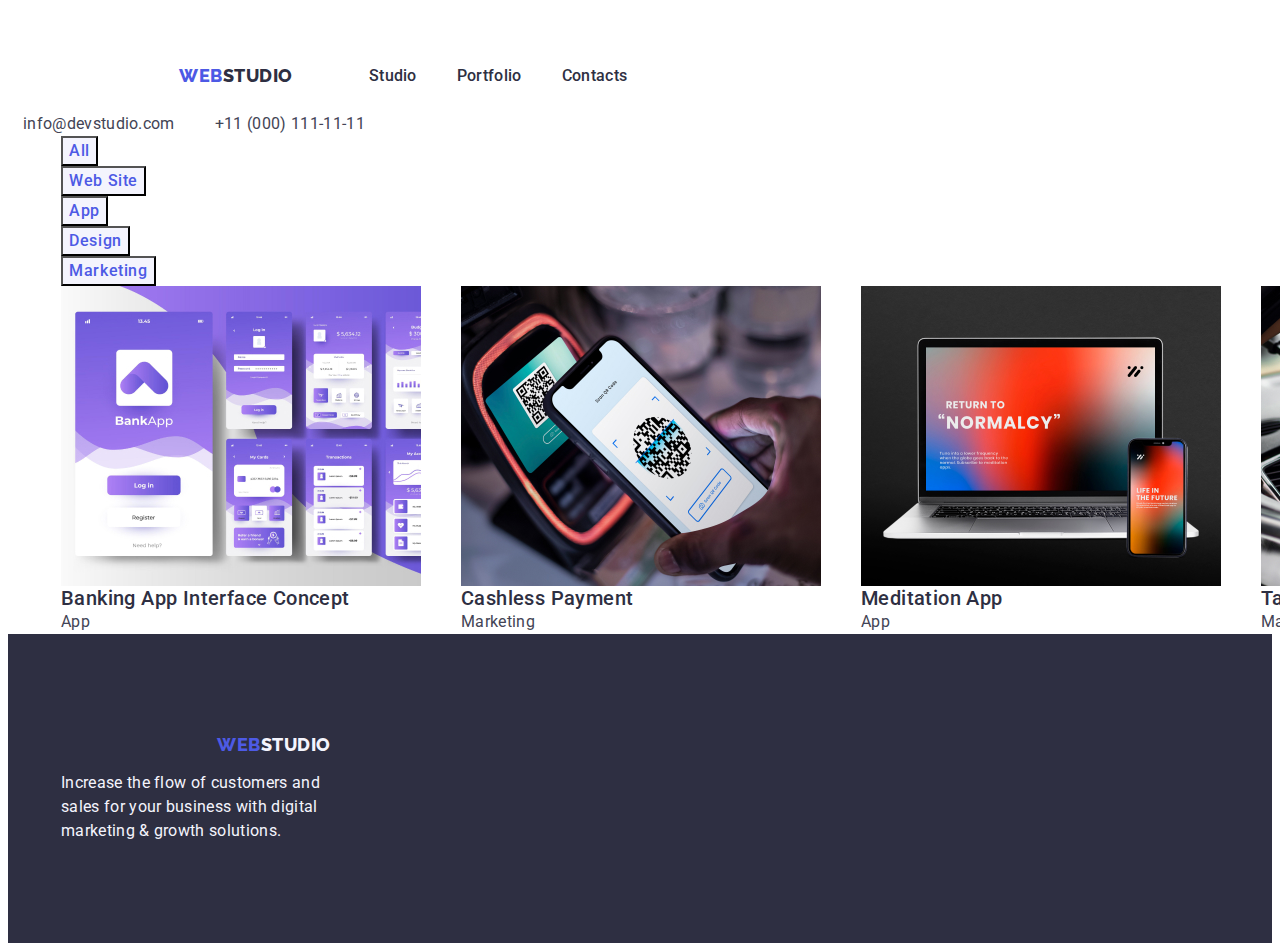
==== portfolio.html @ e92deb2e "Update portfolio.html" ====
<!DOCTYPE html>
<html lang="en">
  <head>
    <meta charset="UTF-8" />
    <meta http-equiv="X-UA-Compatible" content="IE=edge" />
    <meta name="viewport" content="width=device-width, initial-scale=1.0" />
    <title>Portfolio</title>
    <link rel="preconnect" href="https://fonts.googleapis.com" />
    <link rel="preconnect" href="https://fonts.gstatic.com" crossorigin />
    <link
      href="https://fonts.googleapis.com/css2?family=Raleway:wght@800&display=swap"
      rel="stylesheet"
    />
    <link rel="preconnect" href="https://fonts.googleapis.com" />
    <link rel="preconnect" href="https://fonts.gstatic.com" crossorigin />
    <link
      href="https://fonts.googleapis.com/css2?family=Roboto:wght@400;500;700;900&display=swap"
      rel="stylesheet"
    />
    <link
      rel="stylesheet"
      href="https://cdnjs.cloudflare.com/ajax/libs/modern-normalize/2.0.0/modern-normalize.min.css"
      integrity="sha512-4xo8blKMVCiXpTaLzQSLSw3KFOVPWhm/TRtuPVc4WG6kUgjH6J03IBuG7JZPkcWMxJ5huwaBpOpnwYElP/m6wg=="
      crossorigin="anonymous"
      referrerpolicy="no-referrer"
    />
    <link rel="stylesheet" href="./css/styles.css" />
  </head>
  <body>
    <!--Header-->

    <header class="header">
      <div class="container">
        <nav class="header-navigation">
          <a class="logo-web link" href="./index.html"
            >Web<span class="logo-studio link">Studio</span></a
          >
          <ul class="header-list list">
            <li class="header-item">
              <a class="header-link link" href="./index.html">Studio</a>
            </li>
            <li class="header-item">
              <a class="header-link link" href="./portfolio.html">Portfolio</a>
            </li>
            <li class="header-item">
              <a class="header-link link" href="">Contacts</a>
            </li>
          </ul>
        </nav>
        <address class="header-address p-text">
          <ul class="header-address-list list">
            <li>
              <a
                href="mailto:info@devstudio.com"
                class="header-address-link link"
                >info@devstudio.com
              </a>
            </li>
            <li>
              <a
                href="tel:+110001111111"
                class="header-address-link link"
              >
                +11 (000) 111-11-11
              </a>
            </li>
          </ul>
        </address>
      </div>
    </header>
    <main>
      <!--Filters-->
      <section class="link list">
        <div class="container-1">
          <h1 hidden>Sweet-baby</h1>
          <ul class="button-list list">
            <li><button type="button" class="btn">All</button></li>
            <li><button type="button" class="btn">Web Site</button></li>
            <li><button type="button" class="btn">App</button></li>
            <li><button type="button" class="btn">Design</button></li>
            <li><button type="button" class="btn">Marketing</button></li>
          </ul>
          <ul class="header-address-list list">
            <li>
              <a href="" class="link">
                <img src="./images/img9.jpg" alt="bank-app" width="360" />
                <h2 class="portfolio-name">Banking App Interface Concept</h2>
                <p class="portfolio-text p-text">App</p></a
              >
            </li>
            <li>
              <a href="" class="link">
                <img
                  src="./images/img10.jpg"
                  alt="cashless-payment"
                  width="360"
                />
                <h2 class="portfolio-name">Cashless Payment</h2>
                <p class="portfolio-text p-text">Marketing</p></a
              >
            </li>
            <li>
              <a href="" class="link">
                <img
                  src="./images/img11.jpg"
                  alt="meditation-app"
                  width="360"
                />
                <h2 class="portfolio-name">Meditation App</h2>
                <p class="portfolio-text p-text">App</p></a
              >
            </li>
            <li>
              <a href="" class="link">
                <img src="./images/img12.jpg" alt="taxi-service" width="360" />
                <h2 class="portfolio-name">Taxi Service</h2>
                <p class="portfolio-text p-text">Marketing</p></a
              >
            </li>
            <li>
              <a href="" class="link">
                <img
                  src="./images/img13.jpg"
                  alt="screen-illustrations"
                  width="360"
                />
                <h2 class="portfolio-name">Screen Illustrations</h2>
                <p class="portfolio-text p-text">Design</p></a
              >
            </li>
            <li>
              <a href="" class="link">
                <img
                  src="./images/img14.jpg"
                  alt="online-courses"
                  width="360"
                />
                <h2 class="portfolio-name">Online Courses</h2>
                <p class="portfolio-text p-text">Marketing</p></a
              >
            </li>
            <li>
              <a href="" class="link">
                <img
                  src="./images/img15.jpg"
                  alt="instagram-stories"
                  width="360"
                />
                <h2 class="portfolio-name">Instagram Stories Concept</h2>
                <p class="portfolio-text p-text">Design</p></a
              >
            </li>
            <li>
              <a href="" class="link">
                <img src="./images/img16.jpg" alt="organic-food" width="360" />
                <h2 class="portfolio-name">Organic Food</h2>
                <p class="portfolio-text p-text">Web Site</p></a
              >
            </li>
            <li>
              <a href="" class="link">
                <img src="./images/img17.jpg" alt="fresh-coffee" width="360" />
                <h2 class="portfolio-name">Fresh Coffee</h2>
                <p class="portfolio-text p-text">Web Site</p></a
              >
            </li>
          </ul>
        </div>
      </section>
    </main>
    <!-- Footer -->
    <footer class="footer">
      <div class="container-1">
        <a class="logo-web link" href="./index.html"
          >Web<span class="footer-logo-studio">Studio</span></a
        >
        <p class="footer-about p-text">
          Increase the flow of customers and sales for your business with
          digital marketing & growth solutions.
        </p>
      </div>
    </footer>
  </body>
</html>
---- css/styles.css ----
:root {
  --first-title-color: #2e2f42;
  --second-tittle-color: #434455;
  --accent-color: #404bbf;
  --primary-white-color: #ffffff;
}

body {
  font-family: "Roboto", sans-serif;
  color: #434455;
  background-color: #ffffff;
  font-style: normal;
}
p,
h1,
h2,
h3,
h4,
h5,
h6 {
  margin: 0;
}

ul,
ol {
  margin: 0;
  padding: 0;
}

img {
  display: block;
}

.p-text {
  font-size: 16px;
  line-height: 1.5;
  letter-spacing: 0.02em;
}

.list {
  list-style: none;
}

.link {
  text-decoration: none;
}

.container {
  width: 1470px;
  padding-left: 15px;
  padding-right: 15px;
  margin: 0 auto;
}

.container-1 {
  width: 1158px;
  padding-left: 15px;
  padding-right: 15px;
  margin: 0 auto;
}

/**-----------------HEADER-------------*/

.header {
  font-family: "Raleway", sans-serif;
  padding-top: 32px;
}

.header-container {
  display: flex;
  align-items: center;
}

.header-navigation {
  display: flex;
  align-items: center;
  padding: 24px 0 24px 0;
}

.header-list {
  font-weight: 500;
  font-family: "Roboto", sans-serif;
  display: flex;
  align-items: center;
  gap: 40px;
}

.logo-web {
  font-weight: 800;
  font-size: 18px;
  line-height: 1.17;
  letter-spacing: 0.03em;
  text-transform: uppercase;
  color: #4d5ae5;
  text-decoration: none;
  padding-left: 156px;
  margin-right: 76px;
}

.logo-studio {
  font-weight: 800;
  font-size: 18px;
  line-height: 1.17;
  letter-spacing: 0.03em;
  text-decoration: none;
  color: var(--first-title-color);
}

.header-link {
  font-family: "Roboto", sans-serif;
  font-weight: 500;
  font-size: 16px;
  line-height: 1.5;
  letter-spacing: 0.02em;
  color: var(--first-title-color);
}

.header-link:is(:hover, :focus) {
  color: #404bbf;
}

.header-address {
  font-family: "Roboto", sans-serif;
  margin-left: auto;
  font-style: normal;
  font-weight: 400;
}

.header-address-list {
  display: flex;
  align-items: center;
  gap: 40px;
  padding-right: 156px;
}

.header-address-link:is(:hover, :focus) {
  color: #404bbf;
}

.header-address-link {
  color: var(--second-tittle-color);
}

/**-----------------HERO-------------*/

.hero {
  background: var(--first-title-color);
  padding-top: 188px;
  padding-bottom: 188px;
}

.main-text {
  font-size: 56px;
  line-height: 1.07;
  letter-spacing: 0.02em;
  text-align: center;
  color: #ffffff;
  max-width: 496px;
  margin: 0 auto;
  text-align: center;
  margin-bottom: 48px;
}

.btn-hero {
  background-color: #4d5ae5;
  font-family: inherit;
  font-weight: 500;
  font-size: 16px;
  line-height: 1.5;
  letter-spacing: 0.04em;
  color: #ffffff;
  cursor: pointer;
  display: block;
  border-radius: 4px;
  border: none;
  min-width: 169px;
  height: 56px;
  margin: 0 auto;
}

.btn-hero:is(:hover, :focus) {
  background-color: #404bbf;
}

.visually-hidden {
  margin: -1px;
  white-space: nowrap;
  clip-path: inset(100%);
  clip: rect(0 0 0 0);
  overflow: hidden;
}

.about {
  padding-top: 120px;
  padding-bottom: 120px;
}

.about-list {
  display: flex;
  gap: 24px;
}

.about-name {
  font-weight: 500;
  font-size: 20px;
  line-height: 1.2;
  letter-spacing: 0.02em;
  color: var(--first-title-color);
  gap: 8px;
}

.about-item-name {
  color: var(--second-tittle-color);
  font-family: "Roboto", sans-serif;
}

.images-list {
  display: flex;
  gap: 24px;
}

.images {
  padding-bottom: 120px;
}

.images-head {
  margin-bottom: 72px;
  font-size: 36px;
  line-height: 1.11;
  letter-spacing: 0.02em;
  text-align: center;
  text-transform: capitalize;
  color: var(--first-title-color);
}

.images-item {
  width: calc((100% - 24px) / 3);
}

.team {
  background: #f4f4fd;
  padding-top: 120px;
  padding-bottom: 120px;
}

.team-name {
  margin-bottom: 72px;
  font-size: 36px;
  line-height: 1.11;
  text-align: center;
  letter-spacing: 0.02em;
  text-transform: capitalize;
  color: var(--first-title-color);
}

.team-list {
  display: flex;
  gap: 24px;
}

.team-group {
  font-weight: 500;
  font-size: 20px;
  line-height: 1.2;
  letter-spacing: 0.02em;
  color: var(--first-title-color);
  margin-bottom: 8px;
  text-align: center;
}

.team-item {
  width: calc((100% - 72px) / 4);
  background: #ffffff;
  border-radius: 0px 0px 4px 4px;
}

.team-image {
}

.team-about {
  color: var(--second-tittle-color);
  text-align: center;
}

.team-info {
  padding: 32px 16px 32px 16px;
}

/**-----------------FOOTER-------------*/

.footer {
  font-family: "Raleway", sans-serif;
  background: var(--first-title-color);
  padding-top: 100px;
  padding-bottom: 100px;
}

.footer-logo-web {
  font-weight: 800;
  font-size: 18px;
  line-height: 1.17;
  letter-spacing: 0.03em;
  text-transform: uppercase;
  color: #4d5ae5;
  text-decoration: none;
}

.footer-logo-studio {
  font-weight: 800;
  font-size: 18px;
  line-height: 1.17;
  letter-spacing: 0.03em;
  text-decoration: none;
  text-transform: uppercase;
  color: #f4f4fd;
}

.footer-about {
  color: #f4f4fd;
  font-family: "Roboto", sans-serif;
  max-width: 264px;
  margin-top: 16px;
}

/**-----------------PORTFOLIO-------------*/

.btn {
  background-color: #f4f4fd;
  font-family: "Roboto", sans-serif;
  font-weight: 500;
  font-size: 16px;
  line-height: 1.5;
  text-align: center;
  letter-spacing: 0.04em;
  color: #4d5ae5;
  cursor: pointer;
}

.btn:hover,
.btn:focus {
  background-color: var(--accent-color);
  color: var(--primary-white-color);
}

.portfolio-item {
  background: #ffffff;
}

.portfolio-name {
  font-family: "Roboto", sans-serif;
  font-weight: 500;
  font-size: 20px;
  line-height: 1.2;
  letter-spacing: 0.02em;
  color: var(--first-title-color);
}

.portfolio-text {
  color: var(--second-tittle-color);
  font-family: "Roboto", sans-serif;
}
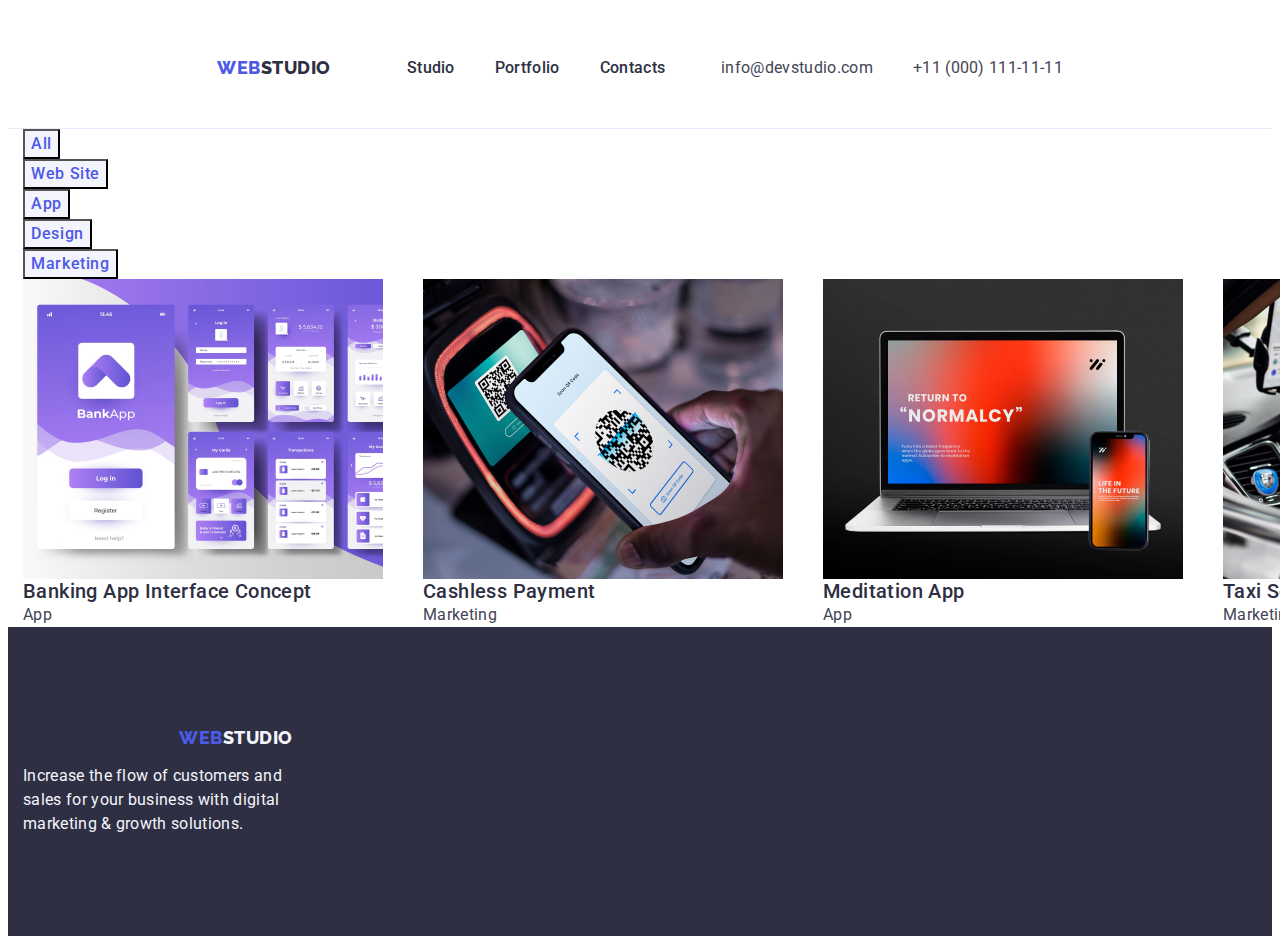
==== commit 1efe579c: "fix" ====
--- a/portfolio.html
+++ b/portfolio.html
@@ -30,7 +30,7 @@
     <!--Header-->
 
     <header class="header">
-      <div class="container">
+      <div class="container header-container">
         <nav class="header-navigation">
           <a class="logo-web link" href="./index.html"
             >Web<span class="logo-studio link">Studio</span></a
--- a/css/styles.css
+++ b/css/styles.css
@@ -45,14 +45,14 @@
   text-decoration: none;
 }
 
-.container {
+.container-1 {
   width: 1470px;
   padding-left: 15px;
   padding-right: 15px;
   margin: 0 auto;
 }
 
-.container-1 {
+.container {
   width: 1158px;
   padding-left: 15px;
   padding-right: 15px;
@@ -63,7 +63,9 @@
 
 .header {
   font-family: "Raleway", sans-serif;
-  padding-top: 32px;
+  border-bottom: 1px solid #e7e9fc;
+  padding-top: 24px;
+  padding-bottom: 24px;
 }
 
 .header-container {
@@ -74,7 +76,7 @@
 .header-navigation {
   display: flex;
   align-items: center;
-  padding: 24px 0 24px 0;
+  padding: 24px 0 24px;
 }
 
 .header-list {
@@ -197,7 +199,11 @@
 
 .about-list {
   display: flex;
-  gap: 24px;
+  gap: 24px; 
+}
+
+.about-item{
+  width: calc((100% - 72px) / 4);
 }
 
 .about-name {
@@ -206,12 +212,13 @@
   line-height: 1.2;
   letter-spacing: 0.02em;
   color: var(--first-title-color);
-  gap: 8px;
+  margin-bottom: 8px;
 }
 
 .about-item-name {
   color: var(--second-tittle-color);
   font-family: "Roboto", sans-serif;
+
 }
 
 .images-list {
@@ -312,14 +319,15 @@
   letter-spacing: 0.03em;
   text-decoration: none;
   text-transform: uppercase;
-  color: #f4f4fd;
+  color: #f4f4fd; 
+  margin-bottom: 16px;
+  display: inline-block;
 }
 
 .footer-about {
   color: #f4f4fd;
   font-family: "Roboto", sans-serif;
   max-width: 264px;
-  margin-top: 16px;
 }
 
 /**-----------------PORTFOLIO-------------*/
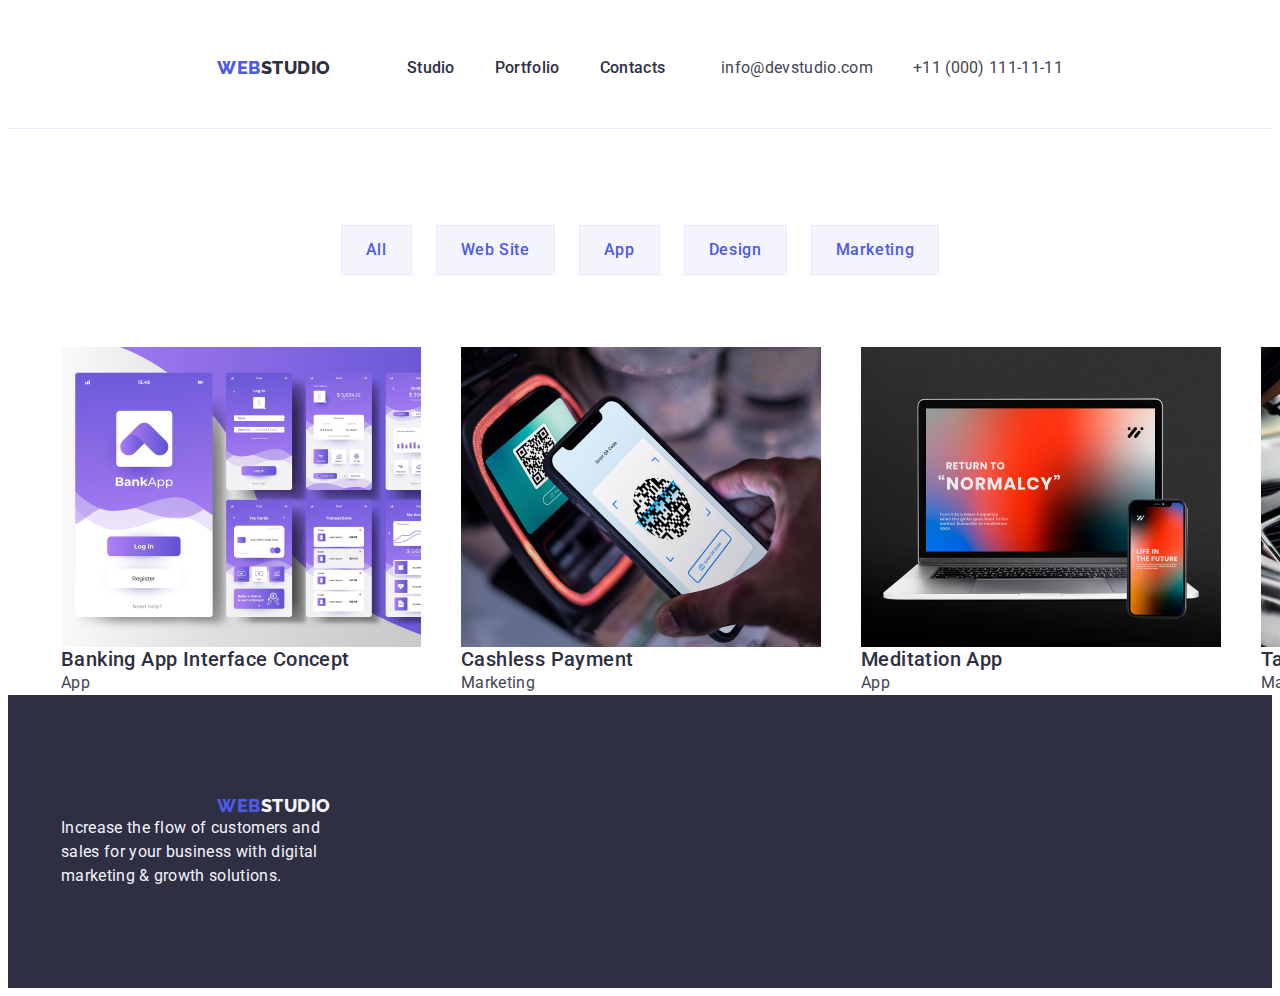
==== commit 1385fff3: "Portfolio" ====
--- a/portfolio.html
+++ b/portfolio.html
@@ -71,7 +71,7 @@
     <main>
       <!--Filters-->
       <section class="link list">
-        <div class="container-1">
+        <div class="container">
           <h1 hidden>Sweet-baby</h1>
           <ul class="button-list list">
             <li><button type="button" class="btn">All</button></li>
@@ -170,7 +170,7 @@
     </main>
     <!-- Footer -->
     <footer class="footer">
-      <div class="container-1">
+      <div class="container">
         <a class="logo-web link" href="./index.html"
           >Web<span class="footer-logo-studio">Studio</span></a
         >
--- a/css/styles.css
+++ b/css/styles.css
@@ -64,8 +64,7 @@
 .header {
   font-family: "Raleway", sans-serif;
   border-bottom: 1px solid #e7e9fc;
-  padding-top: 24px;
-  padding-bottom: 24px;
+  padding: 24px 0;
 }
 
 .header-container {
@@ -310,6 +309,8 @@
   text-transform: uppercase;
   color: #4d5ae5;
   text-decoration: none;
+  display: inline-block;
+  margin-bottom: 16px;
 }
 
 .footer-logo-studio {
@@ -320,8 +321,7 @@
   text-decoration: none;
   text-transform: uppercase;
   color: #f4f4fd; 
-  margin-bottom: 16px;
-  display: inline-block;
+
 }
 
 .footer-about {
@@ -331,6 +331,14 @@
 }
 
 /**-----------------PORTFOLIO-------------*/
+
+.button-list{
+  display: flex;
+  justify-content: center;
+  padding-top: 96px;
+  padding-bottom: 72px;
+  gap: 24px;
+}
 
 .btn {
   background-color: #f4f4fd;
@@ -342,6 +350,8 @@
   letter-spacing: 0.04em;
   color: #4d5ae5;
   cursor: pointer;
+  padding: 12px 24px 12px 24px;
+  border: 1px solid #e7e9fc
 }
 
 .btn:hover,
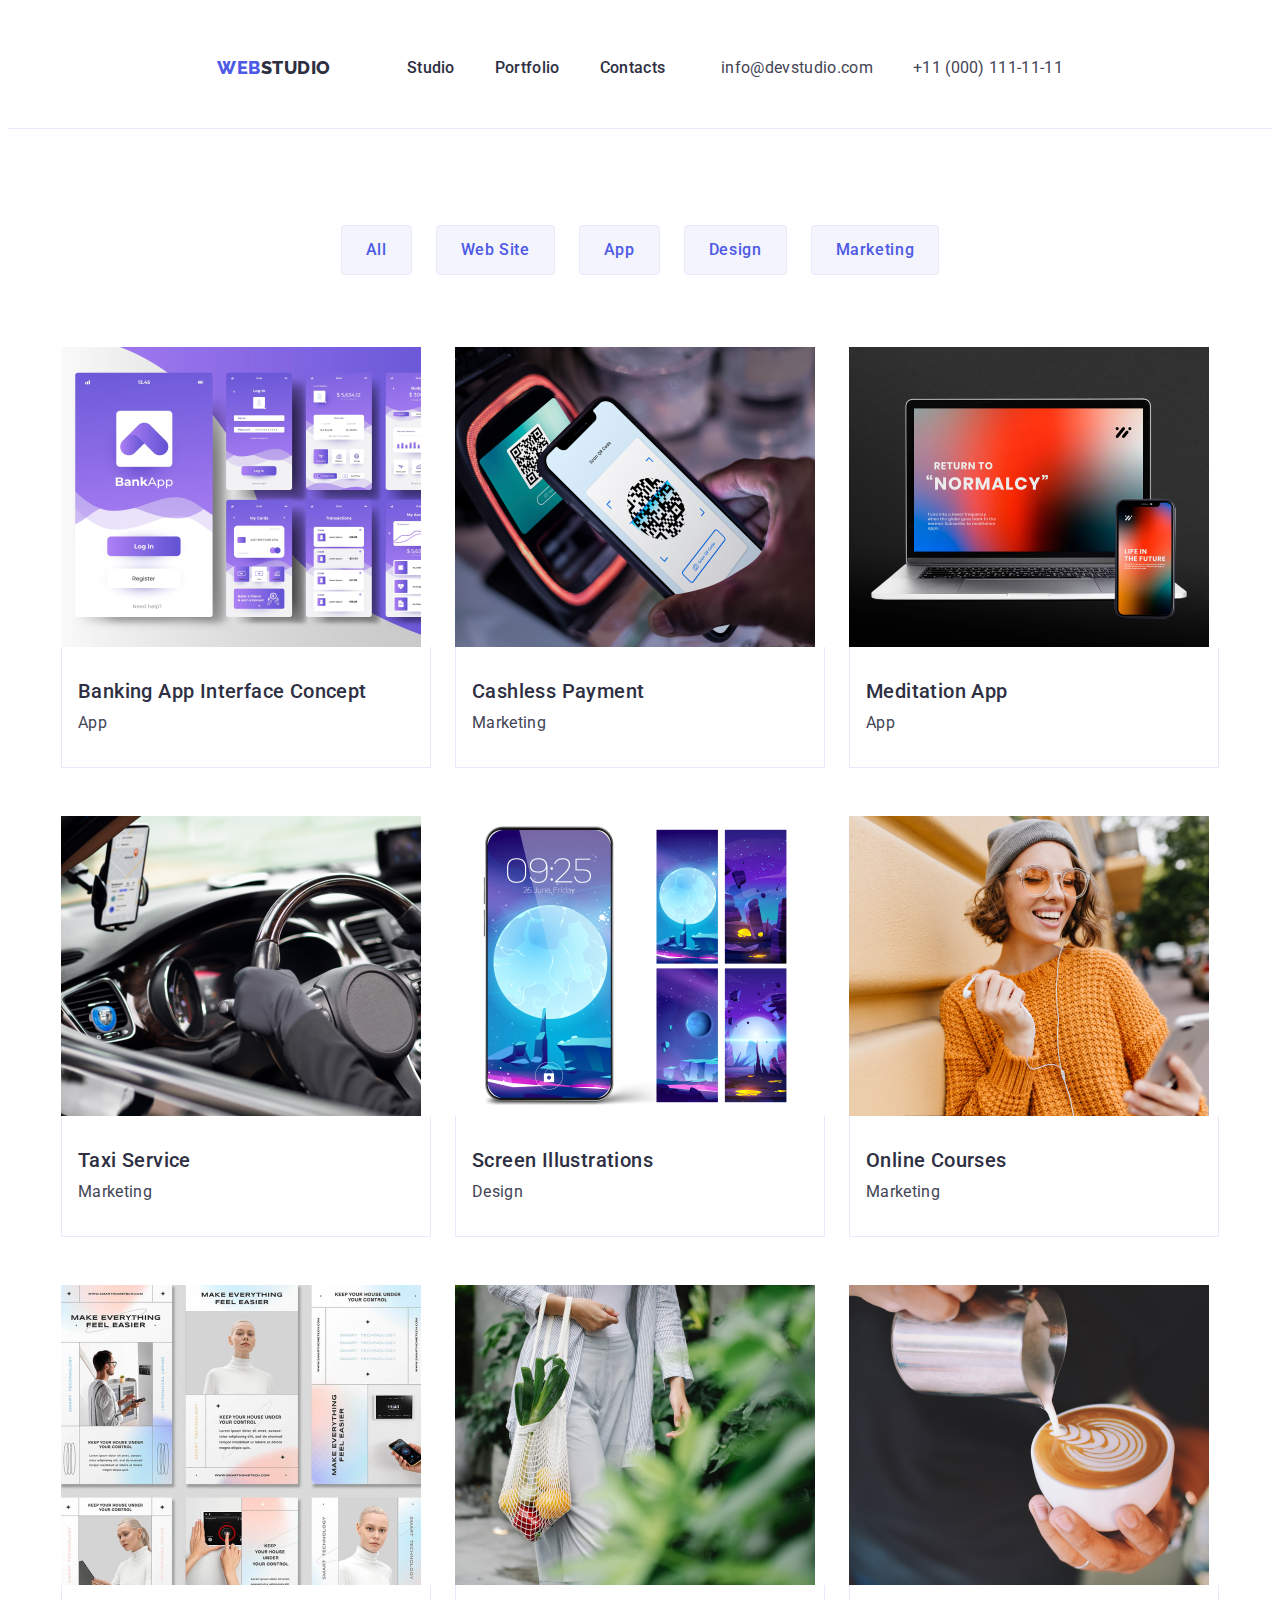
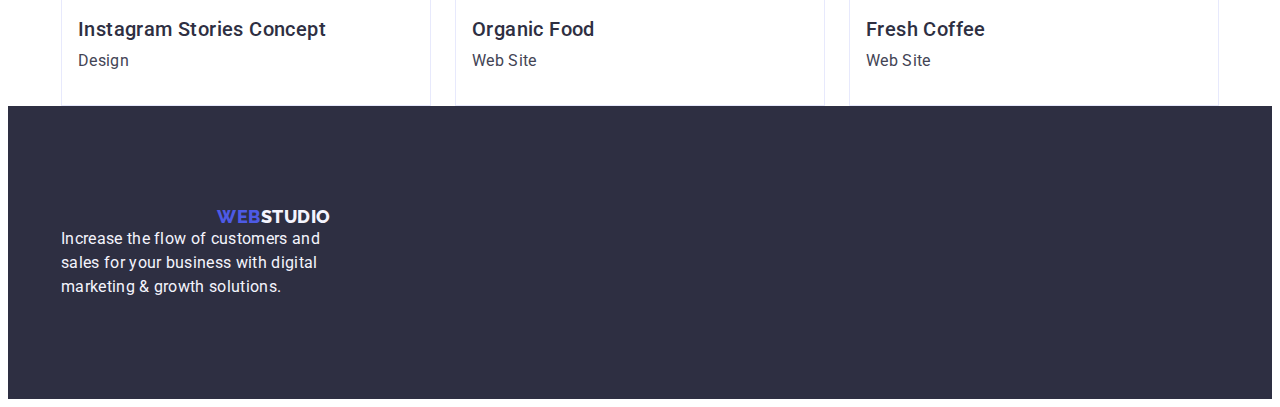
==== commit 2436e440: "Portfolio" ====
--- a/portfolio.html
+++ b/portfolio.html
@@ -80,89 +80,107 @@
             <li><button type="button" class="btn">Design</button></li>
             <li><button type="button" class="btn">Marketing</button></li>
           </ul>
-          <ul class="header-address-list list">
-            <li>
+          <ul class="portfolio-list list">
+            <li class="portfolio-item">
               <a href="" class="link">
                 <img src="./images/img9.jpg" alt="bank-app" width="360" />
-                <h2 class="portfolio-name">Banking App Interface Concept</h2>
-                <p class="portfolio-text p-text">App</p></a
-              >
-            </li>
-            <li>
+                <div class="portfolio-info">
+                      <h2 class="portfolio-name">Banking App Interface Concept</h2>
+                      <p class="portfolio-text p-text">App</p></a
+                    >
+                </div>
+            </li>
+            <li class="portfolio-item">
               <a href="" class="link">
                 <img
                   src="./images/img10.jpg"
                   alt="cashless-payment"
                   width="360"
                 />
-                <h2 class="portfolio-name">Cashless Payment</h2>
-                <p class="portfolio-text p-text">Marketing</p></a
-              >
-            </li>
-            <li>
+                <div class="portfolio-info">
+                      <h2 class="portfolio-name">Cashless Payment</h2>
+                      <p class="portfolio-text p-text">Marketing</p></a
+                      >
+                </div>
+            </li>
+            <li class="portfolio-item">
               <a href="" class="link">
                 <img
                   src="./images/img11.jpg"
                   alt="meditation-app"
                   width="360"
                 />
-                <h2 class="portfolio-name">Meditation App</h2>
-                <p class="portfolio-text p-text">App</p></a
-              >
-            </li>
-            <li>
+                <div class="portfolio-info">
+                      <h2 class="portfolio-name">Meditation App</h2>
+                      <p class="portfolio-text p-text">App</p></a
+                      >
+                </div>
+            </li>
+            <li class="portfolio-item">
               <a href="" class="link">
                 <img src="./images/img12.jpg" alt="taxi-service" width="360" />
-                <h2 class="portfolio-name">Taxi Service</h2>
-                <p class="portfolio-text p-text">Marketing</p></a
-              >
-            </li>
-            <li>
+                <div class="portfolio-info">
+                      <h2 class="portfolio-name">Taxi Service</h2>
+                      <p class="portfolio-text p-text">Marketing</p></a
+                    >
+                </div>
+            </li>
+            <li class="portfolio-item">
               <a href="" class="link">
                 <img
                   src="./images/img13.jpg"
                   alt="screen-illustrations"
                   width="360"
                 />
-                <h2 class="portfolio-name">Screen Illustrations</h2>
-                <p class="portfolio-text p-text">Design</p></a
-              >
-            </li>
-            <li>
+                <div class="portfolio-info">
+                      <h2 class="portfolio-name">Screen Illustrations</h2>
+                      <p class="portfolio-text p-text">Design</p></a
+                    >
+                </div>
+            </li>
+            <li class="portfolio-item">
               <a href="" class="link">
                 <img
                   src="./images/img14.jpg"
                   alt="online-courses"
                   width="360"
                 />
-                <h2 class="portfolio-name">Online Courses</h2>
-                <p class="portfolio-text p-text">Marketing</p></a
-              >
-            </li>
-            <li>
+                <div class="portfolio-info">
+                      <h2 class="portfolio-name">Online Courses</h2>
+                      <p class="portfolio-text p-text">Marketing</p></a
+                    >
+                </div>
+            </li>
+            <li class="portfolio-item">
               <a href="" class="link">
                 <img
                   src="./images/img15.jpg"
                   alt="instagram-stories"
                   width="360"
                 />
-                <h2 class="portfolio-name">Instagram Stories Concept</h2>
-                <p class="portfolio-text p-text">Design</p></a
-              >
-            </li>
-            <li>
+                <div class="portfolio-info">
+                      <h2 class="portfolio-name">Instagram Stories Concept</h2>
+                      <p class="portfolio-text p-text">Design</p></a
+                    >
+                </div>
+            </li>
+            <li class="portfolio-item">
               <a href="" class="link">
                 <img src="./images/img16.jpg" alt="organic-food" width="360" />
-                <h2 class="portfolio-name">Organic Food</h2>
-                <p class="portfolio-text p-text">Web Site</p></a
-              >
-            </li>
-            <li>
+                <div class="portfolio-info">
+                      <h2 class="portfolio-name">Organic Food</h2>
+                      <p class="portfolio-text p-text">Web Site</p></a
+                    >
+                </div>
+            </li>
+            <li class="portfolio-item">
               <a href="" class="link">
                 <img src="./images/img17.jpg" alt="fresh-coffee" width="360" />
-                <h2 class="portfolio-name">Fresh Coffee</h2>
-                <p class="portfolio-text p-text">Web Site</p></a
-              >
+                <div class="portfolio-info">
+                      <h2 class="portfolio-name">Fresh Coffee</h2>
+                      <p class="portfolio-text p-text">Web Site</p></a
+                    >
+                </div>
             </li>
           </ul>
         </div>
--- a/css/styles.css
+++ b/css/styles.css
@@ -198,10 +198,10 @@
 
 .about-list {
   display: flex;
-  gap: 24px; 
-}
-
-.about-item{
+  gap: 24px;
+}
+
+.about-item {
   width: calc((100% - 72px) / 4);
 }
 
@@ -217,7 +217,6 @@
 .about-item-name {
   color: var(--second-tittle-color);
   font-family: "Roboto", sans-serif;
-
 }
 
 .images-list {
@@ -320,8 +319,7 @@
   letter-spacing: 0.03em;
   text-decoration: none;
   text-transform: uppercase;
-  color: #f4f4fd; 
-
+  color: #f4f4fd;
 }
 
 .footer-about {
@@ -332,7 +330,7 @@
 
 /**-----------------PORTFOLIO-------------*/
 
-.button-list{
+.button-list {
   display: flex;
   justify-content: center;
   padding-top: 96px;
@@ -351,17 +349,33 @@
   color: #4d5ae5;
   cursor: pointer;
   padding: 12px 24px 12px 24px;
-  border: 1px solid #e7e9fc
+  border: 1px solid #e7e9fc;
+  border-radius: 4px;
 }
 
 .btn:hover,
 .btn:focus {
   background-color: var(--accent-color);
   color: var(--primary-white-color);
+  border: 1px solid transparent;
+}
+
+.portfolio-list{
+  display: flex;
+  column-gap: 24px;
+  flex-wrap: wrap;
+  row-gap: 48px;
 }
 
 .portfolio-item {
-  background: #ffffff;
+  width: calc((100% - 48px) / 3);
+}
+
+.portfolio-info{
+  padding: 32px 16px;
+  border: 1px solid #e7e9fc;
+  border-top: none; 
+
 }
 
 .portfolio-name {
@@ -371,6 +385,7 @@
   line-height: 1.2;
   letter-spacing: 0.02em;
   color: var(--first-title-color);
+  margin-bottom: 8px;
 }
 
 .portfolio-text {
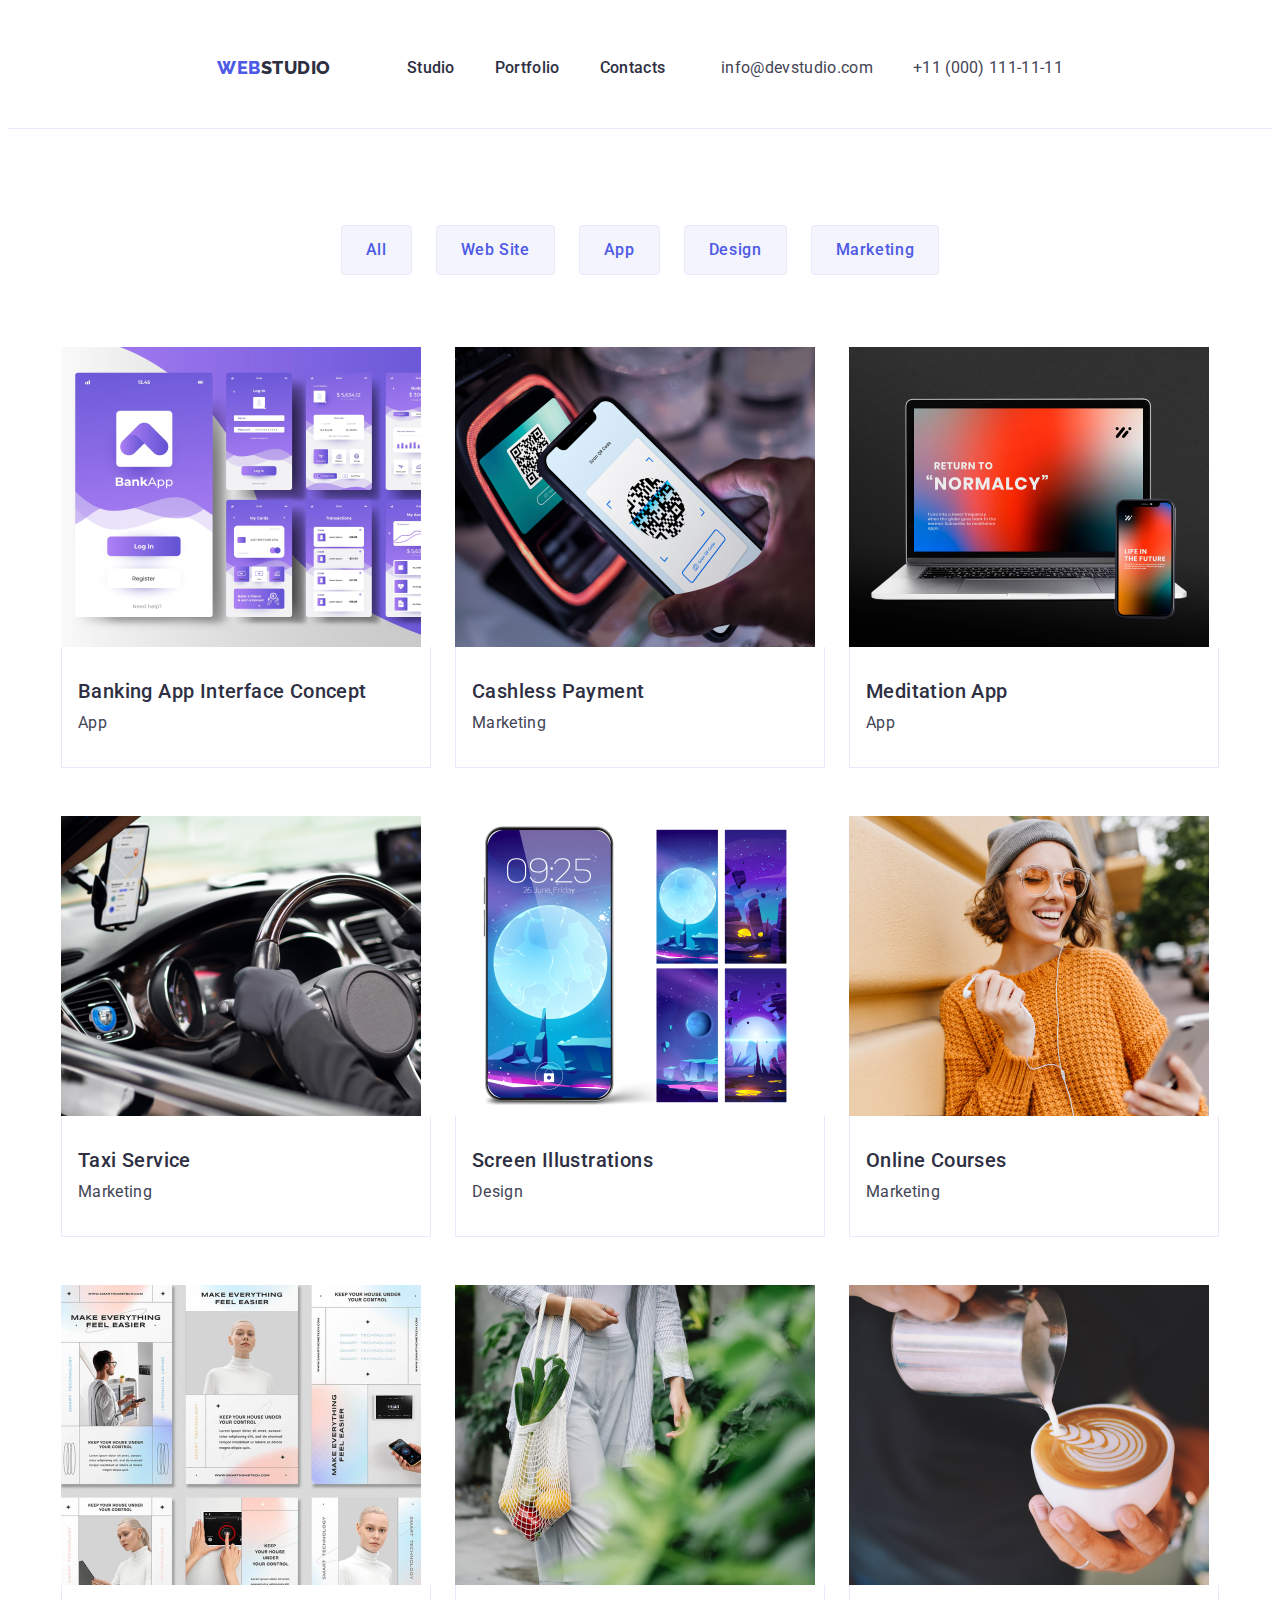
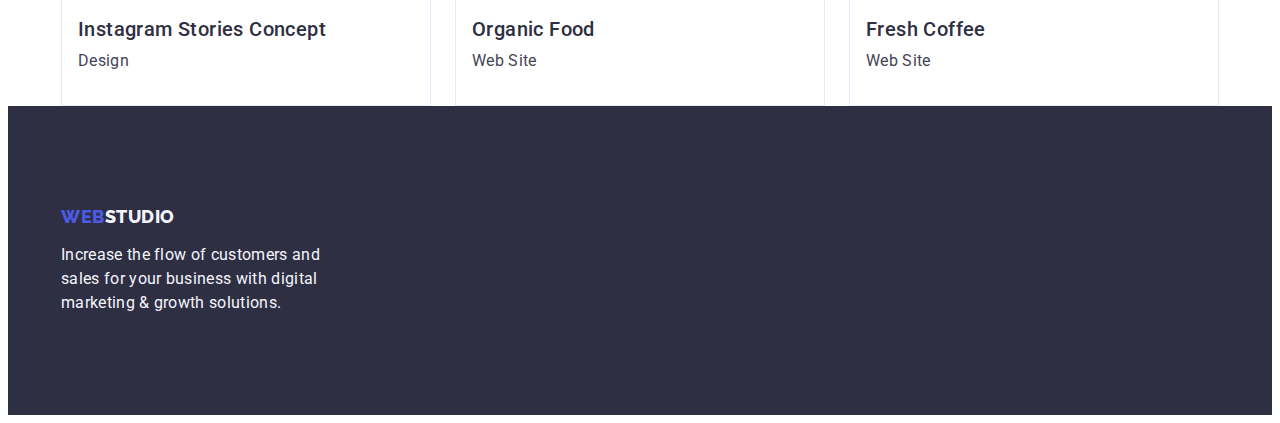
==== commit f36332de: "Update portfolio.html" ====
--- a/portfolio.html
+++ b/portfolio.html
@@ -86,9 +86,9 @@
                 <img src="./images/img9.jpg" alt="bank-app" width="360" />
                 <div class="portfolio-info">
                       <h2 class="portfolio-name">Banking App Interface Concept</h2>
-                      <p class="portfolio-text p-text">App</p></a
-                    >
+                      <p class="portfolio-text p-text">App</p>
                 </div>
+                  </a>
             </li>
             <li class="portfolio-item">
               <a href="" class="link">
@@ -99,9 +99,9 @@
                 />
                 <div class="portfolio-info">
                       <h2 class="portfolio-name">Cashless Payment</h2>
-                      <p class="portfolio-text p-text">Marketing</p></a
-                      >
-                </div>
+                      <p class="portfolio-text p-text">Marketing</p>
+                  </div>
+                  </a>
             </li>
             <li class="portfolio-item">
               <a href="" class="link">
@@ -112,18 +112,18 @@
                 />
                 <div class="portfolio-info">
                       <h2 class="portfolio-name">Meditation App</h2>
-                      <p class="portfolio-text p-text">App</p></a
-                      >
-                </div>
+                      <p class="portfolio-text p-text">App</p>
+                  </div>
+                  </a>
             </li>
             <li class="portfolio-item">
               <a href="" class="link">
                 <img src="./images/img12.jpg" alt="taxi-service" width="360" />
                 <div class="portfolio-info">
                       <h2 class="portfolio-name">Taxi Service</h2>
-                      <p class="portfolio-text p-text">Marketing</p></a
-                    >
-                </div>
+                      <p class="portfolio-text p-text">Marketing</p>
+                  </div>
+                  </a>
             </li>
             <li class="portfolio-item">
               <a href="" class="link">
@@ -134,9 +134,8 @@
                 />
                 <div class="portfolio-info">
                       <h2 class="portfolio-name">Screen Illustrations</h2>
-                      <p class="portfolio-text p-text">Design</p></a
-                    >
-                </div>
+                      <p class="portfolio-text p-text">Design</p></div>
+                      </a>
             </li>
             <li class="portfolio-item">
               <a href="" class="link">
@@ -147,9 +146,9 @@
                 />
                 <div class="portfolio-info">
                       <h2 class="portfolio-name">Online Courses</h2>
-                      <p class="portfolio-text p-text">Marketing</p></a
-                    >
-                </div>
+                      <p class="portfolio-text p-text">Marketing</p>
+                  </div>
+                  </a>
             </li>
             <li class="portfolio-item">
               <a href="" class="link">
@@ -160,27 +159,27 @@
                 />
                 <div class="portfolio-info">
                       <h2 class="portfolio-name">Instagram Stories Concept</h2>
-                      <p class="portfolio-text p-text">Design</p></a
-                    >
-                </div>
+                      <p class="portfolio-text p-text">Design</p>
+                  </div>
+                  </a>
             </li>
             <li class="portfolio-item">
               <a href="" class="link">
                 <img src="./images/img16.jpg" alt="organic-food" width="360" />
                 <div class="portfolio-info">
                       <h2 class="portfolio-name">Organic Food</h2>
-                      <p class="portfolio-text p-text">Web Site</p></a
-                    >
-                </div>
+                      <p class="portfolio-text p-text">Web Site</p>
+                  </div>
+                  </a>
             </li>
             <li class="portfolio-item">
               <a href="" class="link">
                 <img src="./images/img17.jpg" alt="fresh-coffee" width="360" />
                 <div class="portfolio-info">
                       <h2 class="portfolio-name">Fresh Coffee</h2>
-                      <p class="portfolio-text p-text">Web Site</p></a
-                    >
-                </div>
+                      <p class="portfolio-text p-text">Web Site</p>
+                  </div>
+                  </a>            
             </li>
           </ul>
         </div>
@@ -189,14 +188,14 @@
     <!-- Footer -->
     <footer class="footer">
       <div class="container">
-        <a class="logo-web link" href="./index.html"
-          >Web<span class="footer-logo-studio">Studio</span></a
-        >
-        <p class="footer-about p-text">
-          Increase the flow of customers and sales for your business with
-          digital marketing & growth solutions.
-        </p>
-      </div>
+            <a href="./index.html" class="footer-logo-web link"
+              >Web<span class="footer-logo-studio link">Studio</span></a
+            >
+            <p class="footer-about p-text">
+              Increase the flow of customers and sales for your business with
+              digital marketing & growth solutions.
+            </p>
+          </div>
     </footer>
   </body>
 </html>
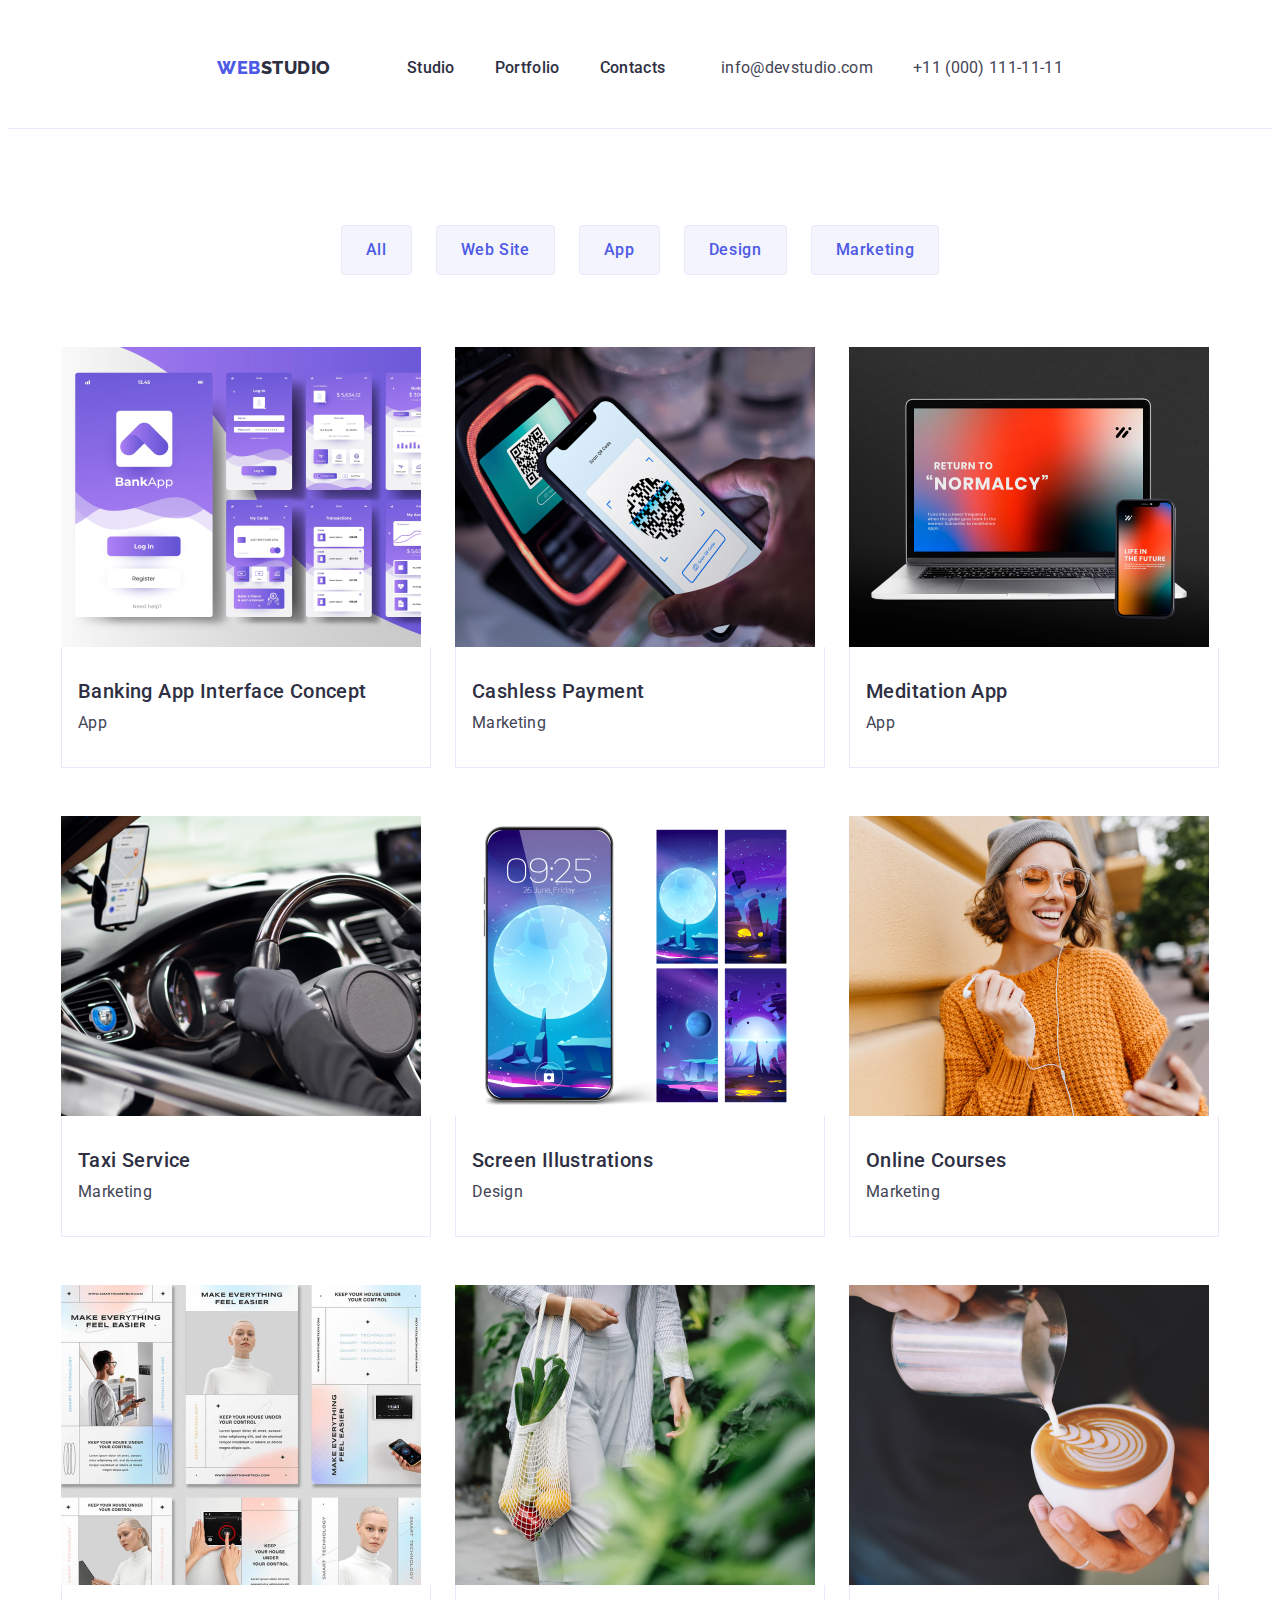
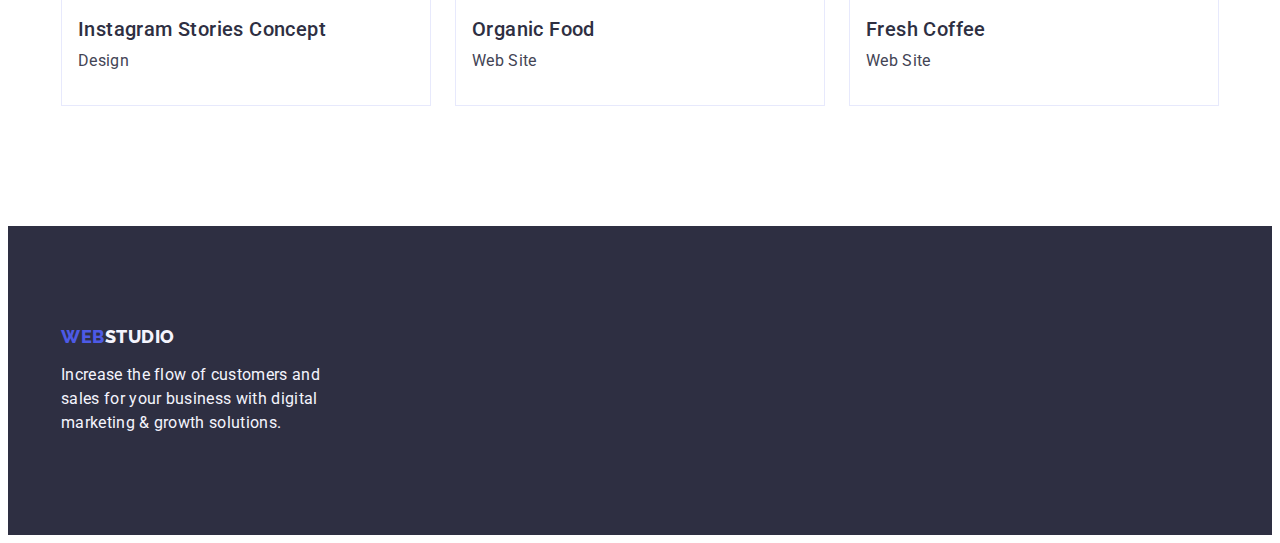
==== commit e96a0973: "Final" ====
--- a/portfolio.html
+++ b/portfolio.html
@@ -70,7 +70,7 @@
     </header>
     <main>
       <!--Filters-->
-      <section class="link list">
+      <section class="portfolio link list">
         <div class="container">
           <h1 hidden>Sweet-baby</h1>
           <ul class="button-list list">
--- a/css/styles.css
+++ b/css/styles.css
@@ -330,10 +330,14 @@
 
 /**-----------------PORTFOLIO-------------*/
 
+.portfolio{
+  padding-top: 96px; 
+  padding-bottom: 120px;
+}
+
 .button-list {
   display: flex;
   justify-content: center;
-  padding-top: 96px;
   padding-bottom: 72px;
   gap: 24px;
 }
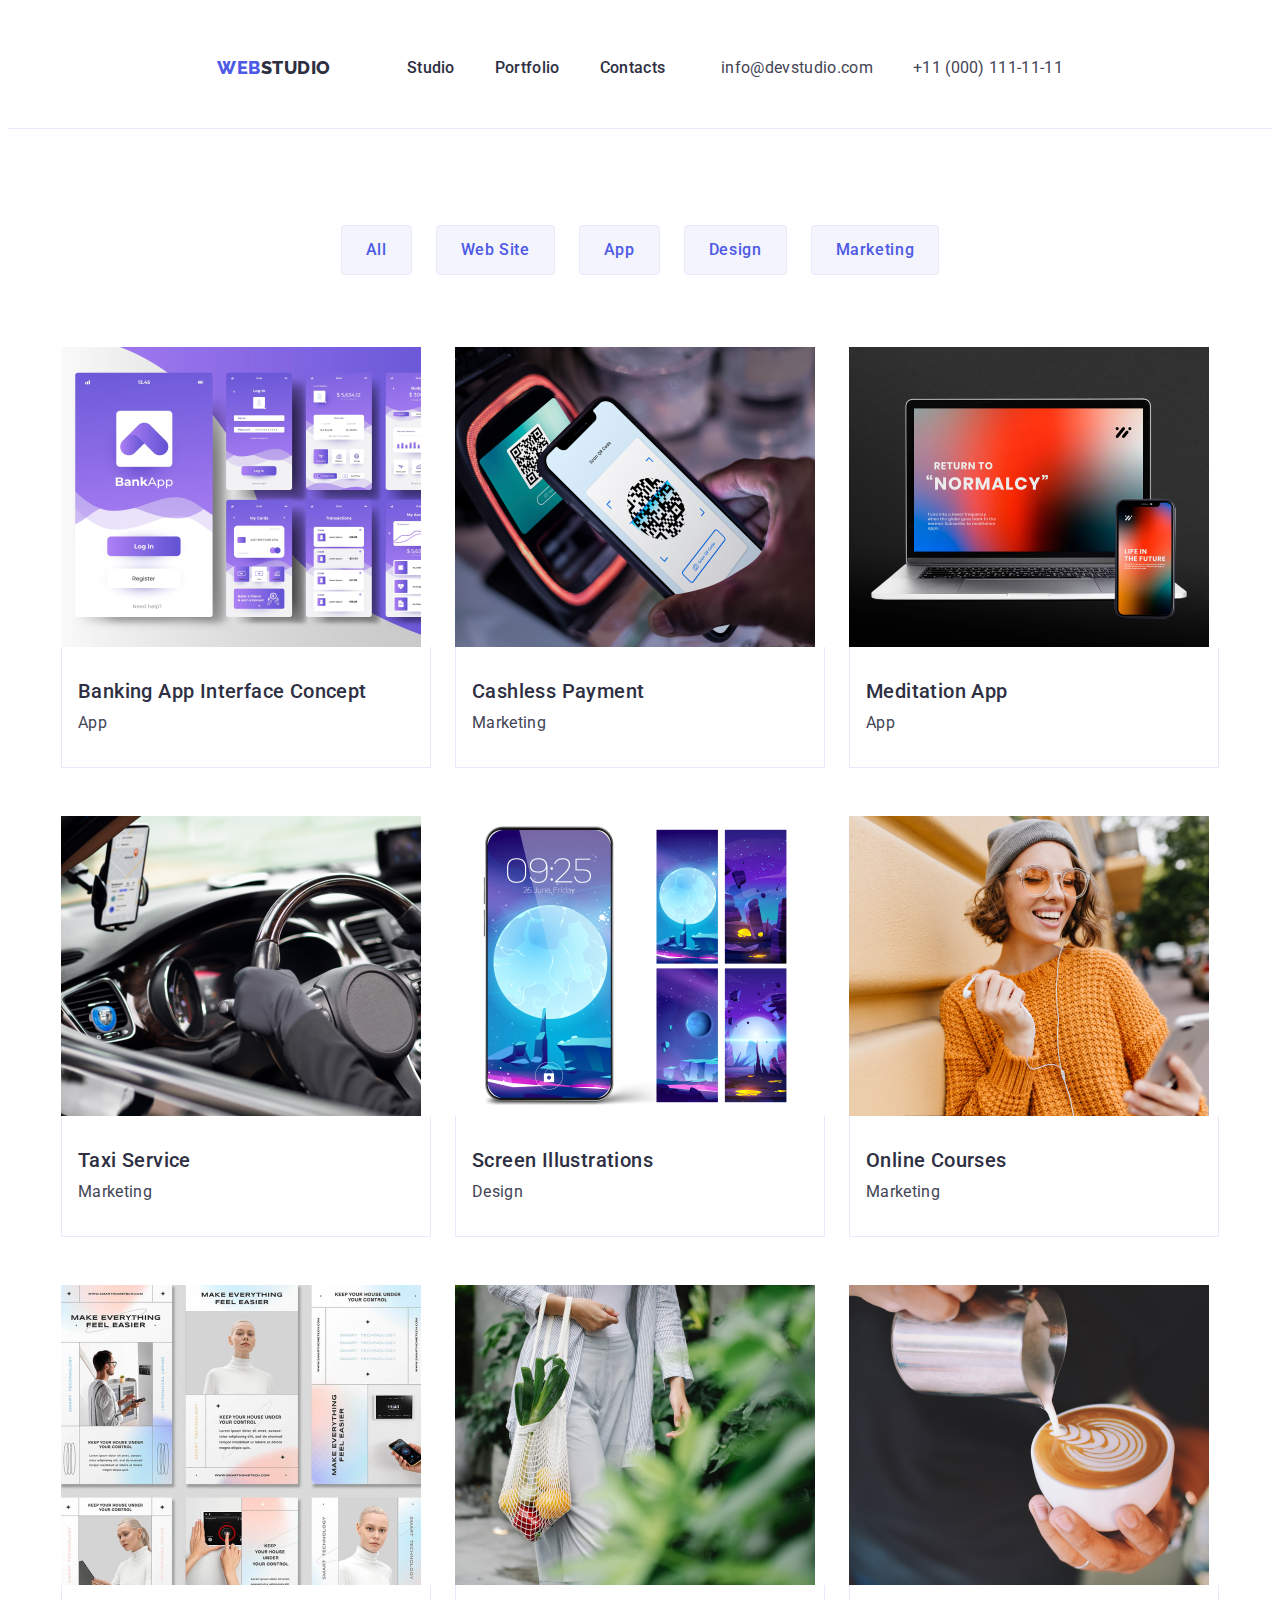
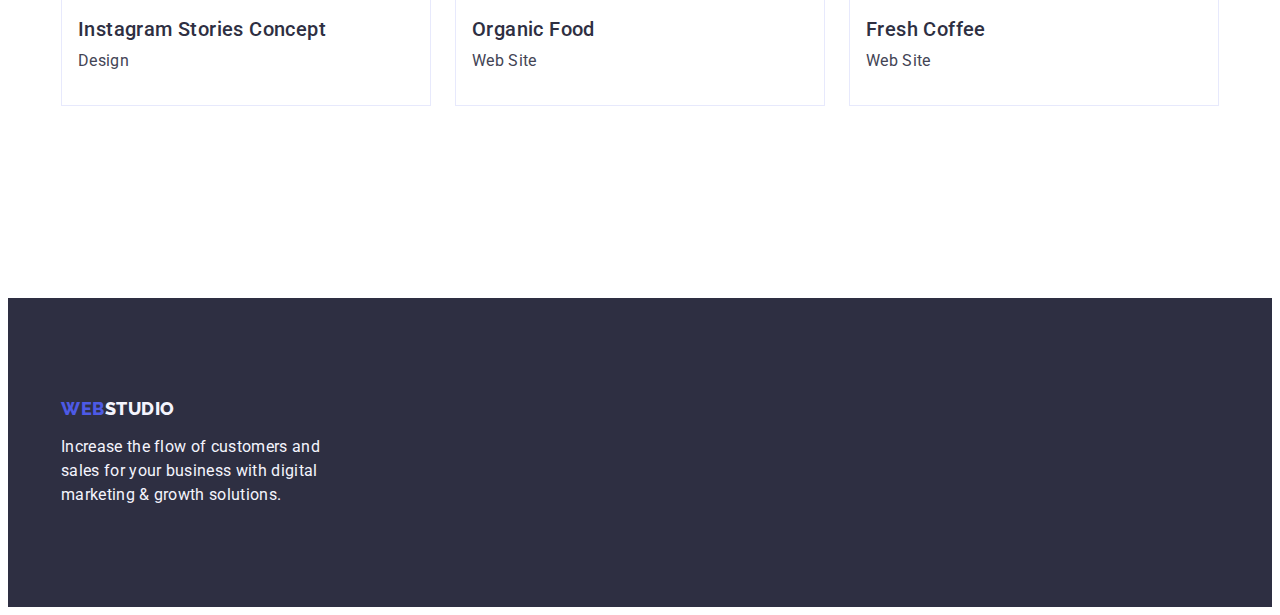
==== commit f9944101: "HW-03" ====
--- a/portfolio.html
+++ b/portfolio.html
@@ -57,10 +57,7 @@
               </a>
             </li>
             <li>
-              <a
-                href="tel:+110001111111"
-                class="header-address-link link"
-              >
+              <a href="tel:+110001111111" class="header-address-link link">
                 +11 (000) 111-11-11
               </a>
             </li>
@@ -85,10 +82,10 @@
               <a href="" class="link">
                 <img src="./images/img9.jpg" alt="bank-app" width="360" />
                 <div class="portfolio-info">
-                      <h2 class="portfolio-name">Banking App Interface Concept</h2>
-                      <p class="portfolio-text p-text">App</p>
+                  <h2 class="portfolio-name">Banking App Interface Concept</h2>
+                  <p class="portfolio-text p-text">App</p>
                 </div>
-                  </a>
+              </a>
             </li>
             <li class="portfolio-item">
               <a href="" class="link">
@@ -98,10 +95,10 @@
                   width="360"
                 />
                 <div class="portfolio-info">
-                      <h2 class="portfolio-name">Cashless Payment</h2>
-                      <p class="portfolio-text p-text">Marketing</p>
-                  </div>
-                  </a>
+                  <h2 class="portfolio-name">Cashless Payment</h2>
+                  <p class="portfolio-text p-text">Marketing</p>
+                </div>
+              </a>
             </li>
             <li class="portfolio-item">
               <a href="" class="link">
@@ -111,19 +108,19 @@
                   width="360"
                 />
                 <div class="portfolio-info">
-                      <h2 class="portfolio-name">Meditation App</h2>
-                      <p class="portfolio-text p-text">App</p>
-                  </div>
-                  </a>
+                  <h2 class="portfolio-name">Meditation App</h2>
+                  <p class="portfolio-text p-text">App</p>
+                </div>
+              </a>
             </li>
             <li class="portfolio-item">
               <a href="" class="link">
                 <img src="./images/img12.jpg" alt="taxi-service" width="360" />
                 <div class="portfolio-info">
-                      <h2 class="portfolio-name">Taxi Service</h2>
-                      <p class="portfolio-text p-text">Marketing</p>
-                  </div>
-                  </a>
+                  <h2 class="portfolio-name">Taxi Service</h2>
+                  <p class="portfolio-text p-text">Marketing</p>
+                </div>
+              </a>
             </li>
             <li class="portfolio-item">
               <a href="" class="link">
@@ -133,9 +130,10 @@
                   width="360"
                 />
                 <div class="portfolio-info">
-                      <h2 class="portfolio-name">Screen Illustrations</h2>
-                      <p class="portfolio-text p-text">Design</p></div>
-                      </a>
+                  <h2 class="portfolio-name">Screen Illustrations</h2>
+                  <p class="portfolio-text p-text">Design</p>
+                </div>
+              </a>
             </li>
             <li class="portfolio-item">
               <a href="" class="link">
@@ -145,10 +143,10 @@
                   width="360"
                 />
                 <div class="portfolio-info">
-                      <h2 class="portfolio-name">Online Courses</h2>
-                      <p class="portfolio-text p-text">Marketing</p>
-                  </div>
-                  </a>
+                  <h2 class="portfolio-name">Online Courses</h2>
+                  <p class="portfolio-text p-text">Marketing</p>
+                </div>
+              </a>
             </li>
             <li class="portfolio-item">
               <a href="" class="link">
@@ -158,28 +156,28 @@
                   width="360"
                 />
                 <div class="portfolio-info">
-                      <h2 class="portfolio-name">Instagram Stories Concept</h2>
-                      <p class="portfolio-text p-text">Design</p>
-                  </div>
-                  </a>
+                  <h2 class="portfolio-name">Instagram Stories Concept</h2>
+                  <p class="portfolio-text p-text">Design</p>
+                </div>
+              </a>
             </li>
             <li class="portfolio-item">
               <a href="" class="link">
                 <img src="./images/img16.jpg" alt="organic-food" width="360" />
                 <div class="portfolio-info">
-                      <h2 class="portfolio-name">Organic Food</h2>
-                      <p class="portfolio-text p-text">Web Site</p>
-                  </div>
-                  </a>
+                  <h2 class="portfolio-name">Organic Food</h2>
+                  <p class="portfolio-text p-text">Web Site</p>
+                </div>
+              </a>
             </li>
             <li class="portfolio-item">
               <a href="" class="link">
                 <img src="./images/img17.jpg" alt="fresh-coffee" width="360" />
                 <div class="portfolio-info">
-                      <h2 class="portfolio-name">Fresh Coffee</h2>
-                      <p class="portfolio-text p-text">Web Site</p>
-                  </div>
-                  </a>            
+                  <h2 class="portfolio-name">Fresh Coffee</h2>
+                  <p class="portfolio-text p-text">Web Site</p>
+                </div>
+              </a>
             </li>
           </ul>
         </div>
@@ -188,14 +186,14 @@
     <!-- Footer -->
     <footer class="footer">
       <div class="container">
-            <a href="./index.html" class="footer-logo-web link"
-              >Web<span class="footer-logo-studio link">Studio</span></a
-            >
-            <p class="footer-about p-text">
-              Increase the flow of customers and sales for your business with
-              digital marketing & growth solutions.
-            </p>
-          </div>
+        <a href="./index.html" class="footer-logo-web link"
+          >Web<span class="footer-logo-studio link">Studio</span></a
+        >
+        <p class="footer-about p-text">
+          Increase the flow of customers and sales for your business with
+          digital marketing & growth solutions.
+        </p>
+      </div>
     </footer>
   </body>
 </html>
--- a/css/styles.css
+++ b/css/styles.css
@@ -64,7 +64,8 @@
 .header {
   font-family: "Raleway", sans-serif;
   border-bottom: 1px solid #e7e9fc;
-  padding: 24px 0;
+  padding-top: 24px;
+  padding-bottom: 24px;
 }
 
 .header-container {
@@ -75,7 +76,8 @@
 .header-navigation {
   display: flex;
   align-items: center;
-  padding: 24px 0 24px;
+  padding-top: 24px;
+  padding-bottom: 24px;
 }
 
 .header-list {
@@ -114,6 +116,8 @@
   line-height: 1.5;
   letter-spacing: 0.02em;
   color: var(--first-title-color);
+  padding-top: 24px;
+  padding-bottom: 24px;
 }
 
 .header-link:is(:hover, :focus) {
@@ -132,6 +136,8 @@
   align-items: center;
   gap: 40px;
   padding-right: 156px;
+  padding-top: 24px;
+  padding-bottom: 24px;
 }
 
 .header-address-link:is(:hover, :focus) {
@@ -140,6 +146,8 @@
 
 .header-address-link {
   color: var(--second-tittle-color);
+  padding-top: 24px;
+  padding-bottom: 24px;
 }
 
 /**-----------------HERO-------------*/
@@ -330,16 +338,16 @@
 
 /**-----------------PORTFOLIO-------------*/
 
-.portfolio{
-  padding-top: 96px; 
+.portfolio {
+  padding-top: 96px;
   padding-bottom: 120px;
 }
 
 .button-list {
   display: flex;
   justify-content: center;
-  padding-bottom: 72px;
   gap: 24px;
+  margin-bottom: 72px;
 }
 
 .btn {
@@ -364,22 +372,22 @@
   border: 1px solid transparent;
 }
 
-.portfolio-list{
+.portfolio-list {
   display: flex;
   column-gap: 24px;
   flex-wrap: wrap;
   row-gap: 48px;
+  margin-bottom: 72px;
 }
 
 .portfolio-item {
   width: calc((100% - 48px) / 3);
 }
 
-.portfolio-info{
+.portfolio-info {
   padding: 32px 16px;
   border: 1px solid #e7e9fc;
-  border-top: none; 
-
+  border-top: none;
 }
 
 .portfolio-name {
